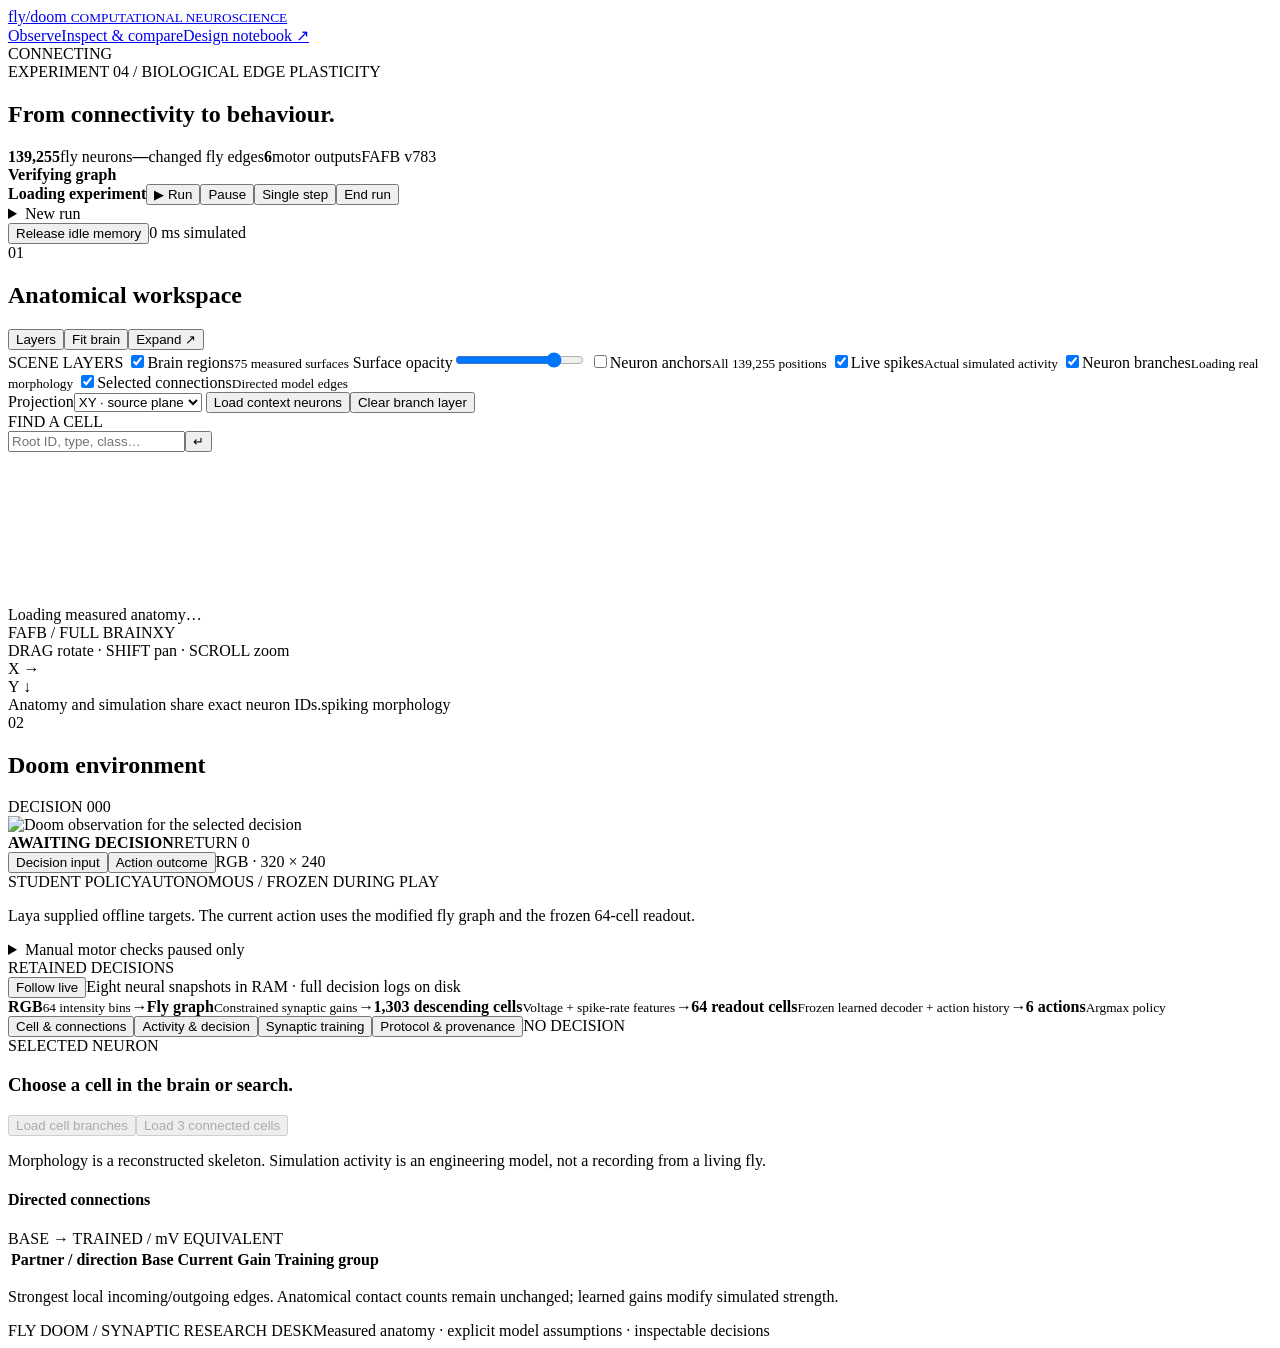
==== flydoom/web/laboratory/index.html @ f0cc0aa5 "Add synaptic research desk and movement pilot This adds the biological-edge research desk, live benc" ====
<!doctype html>
<html lang="en">
<head>
  <meta charset="utf-8"><meta name="viewport" content="width=device-width,initial-scale=1">
  <title>Fly Doom | Synaptic Research Desk</title><link rel="icon" href="data:,">
  <link rel="stylesheet" href="/style.css">
  <script src="/map.js" defer></script><script src="/lab-map.js" defer></script><script src="/app.js" defer></script>
</head>
<body>
<header class="mast"><a class="wordmark" href="/">fly<span>/</span>doom <small>COMPUTATIONAL NEUROSCIENCE</small></a><nav aria-label="Workspace"><a href="#workspace">Observe</a><a href="#analysis">Inspect &amp; compare</a><a href="/api/design" target="_blank">Design notebook ↗</a></nav><span id="connection" class="status">CONNECTING</span></header>
<main>
  <section class="identity"><div><span class="kicker">EXPERIMENT 04 / BIOLOGICAL EDGE PLASTICITY</span><h1>From connectivity to behaviour.</h1></div><div class="identity-metrics"><span><b>139,255</b>fly neurons</span><span><b id="edgeCount">—</b>changed fly edges</span><span><b>6</b>motor outputs</span><span class="identity-note">FAFB v783<br><strong id="checkpoint">Verifying graph</strong></span></div></section>
  <section class="run-controls" aria-label="Live game controls"><span class="live-dot"></span><strong id="runState">Loading experiment</strong><button id="run" class="primary">▶ Run</button><button id="pause">Pause</button><button id="step">Single step</button><button id="stop">End run</button><details><summary>New run</summary><div class="run-form"><label>Seed<input id="seed" type="number" value="74000" min="0"></label><label>Decision limit<input id="limit" type="number" value="75" min="1" max="75"></label><button id="newRun">Create paused run</button></div></details><button id="release" class="quiet">Release idle memory</button><span id="clock" class="mono">0 ms simulated</span></section>
  <p id="error" role="alert" hidden></p>
  <section id="workspace" class="workspace">
    <article id="anatomyPanel" class="anatomy-panel">
      <div class="panel-title"><div><span class="section-id">01</span><h2>Anatomical workspace</h2></div><div><button id="layersToggle" aria-pressed="true">Layers</button><button id="fit">Fit brain</button><button id="expand">Expand ↗</button></div></div>
      <div class="anatomy-body">
        <aside class="layers">
          <span class="kicker">SCENE LAYERS</span>
          <label><input id="regions" type="checkbox" checked><span>Brain regions<small>75 measured surfaces</small></span></label>
          <label class="range-label">Surface opacity<input id="opacity" type="range" min="0.08" max="1" step="0.02" value="0.82"></label>
          <label><input id="anchors" type="checkbox"><span>Neuron anchors<small>All 139,255 positions</small></span></label>
          <label><input id="spikes" type="checkbox" checked><span>Live spikes<small>Actual simulated activity</small></span></label>
          <label><input id="branches" type="checkbox" checked><span>Neuron branches<small id="branchCount">Loading real morphology</small></span></label>
          <label><input id="showSelected" type="checkbox" checked><span>Selected connections<small>Directed model edges</small></span></label>
          <input id="showLinks" type="checkbox" hidden><select id="mapFilter" hidden><option value="0">All</option></select>
          <div class="layer-separator"></div><label class="field-label">Projection<select id="projection"><option value="xy">XY · source plane</option><option value="3d">3D · oblique</option><option value="xz">XZ · source plane</option><option value="yz">YZ · source plane</option></select></label>
          <button id="loadContext" class="wide">Load context neurons</button><button id="clearBranches" class="quiet wide">Clear branch layer</button>
          <div class="layer-separator"></div><span class="kicker">FIND A CELL</span>
          <form id="searchForm"><input id="query" placeholder="Root ID, type, class…" aria-label="Find a fly neuron"><button aria-label="Search">↵</button></form>
          <div id="searchResults" class="search-results"></div>
        </aside>
        <div class="viewport"><canvas id="atlas" aria-label="Three dimensional FlyWire brain"></canvas><canvas id="mapOverlay" aria-label="Rotate, zoom and select neurons"></canvas><div id="mapLoading">Loading measured anatomy…</div><div class="viewport-top"><span>FAFB / FULL BRAIN</span><span id="viewLabel">XY</span></div><div class="viewport-bottom"><span>DRAG rotate · SHIFT pan · SCROLL zoom</span><span id="scaleLabel"></span></div><div class="axis-key">X →<br>Y ↓</div></div>
      </div>
      <div class="panel-caption"><span id="mapNote">Anatomy and simulation share exact neuron IDs.</span><span class="legend"><i></i>spiking <i class="blue"></i>morphology</span></div>
    </article>
    <article class="environment-panel">
      <div class="panel-title"><div><span class="section-id">02</span><h2>Doom environment</h2></div><span id="decision" class="mono">DECISION 000</span></div>
      <div class="game-wrap"><img id="gameFrame" alt="Doom observation for the selected decision" width="320" height="240"><div class="game-caption"><strong id="chosen">AWAITING DECISION</strong><span id="return">RETURN 0</span></div></div>
      <div class="observation-toggle"><button id="before" aria-pressed="true">Decision input</button><button id="after" aria-pressed="false">Action outcome</button><span id="frameNote">RGB · 320 × 240</span></div>
      <div class="policy-heading"><span class="kicker">STUDENT POLICY</span><span id="controllerTag">AUTONOMOUS / FROZEN DURING PLAY</span></div><div id="actions" class="actions"></div>
      <p class="policy-note">Laya supplied offline targets. The current action uses the modified fly graph and the frozen 64-cell readout.</p>
      <details class="manual"><summary>Manual motor checks <span>paused only</span></summary><div id="motors"></div><p>Manual commands do not train the model. Policy bars retain the student's own proposal.</p></details>
    </article>
  </section>
  <section class="timeline"><span class="kicker">RETAINED DECISIONS</span><div id="history"></div><button id="liveFollow" aria-pressed="true">Follow live</button><span id="historyNote">Eight neural snapshots in RAM · full decision logs on disk</span></section>
  <section class="pipeline" aria-label="Actual computation pathway"><span><b>RGB</b><small>64 intensity bins</small></span><em>→</em><span><b>Fly graph</b><small id="plasticSummary">Constrained synaptic gains</small></span><em>→</em><span><b>1,303 descending cells</b><small>Voltage + spike-rate features</small></span><em>→</em><span><b>64 readout cells</b><small>Frozen learned decoder + action history</small></span><em>→</em><span><b>6 actions</b><small>Argmax policy</small></span></section>
  <section id="analysis" class="analysis">
    <div class="analysis-nav" role="tablist"><button id="inspectTab" role="tab" aria-selected="true" data-pane="inspectPane">Cell &amp; connections</button><button id="activityTab" role="tab" aria-selected="false" data-pane="activityPane">Activity &amp; decision</button><button id="trainingTab" role="tab" aria-selected="false" data-pane="trainingPane">Synaptic training</button><button id="protocolTab" role="tab" aria-selected="false" data-pane="protocolPane">Protocol &amp; provenance</button><span id="sequenceTag" class="mono">NO DECISION</span></div>
    <div id="inspectPane" class="pane" role="tabpanel">
      <div class="inspector-heading"><div><span class="kicker">SELECTED NEURON</span><h3 id="cellName">Choose a cell in the brain or search.</h3><p id="cellId" class="mono"></p></div><button id="loadCell" disabled>Load cell branches</button><button id="loadPartners" disabled>Load 3 connected cells</button></div>
      <div class="inspector-grid"><div><dl id="cellFacts" class="facts"></dl><p id="cellScope" class="note">Morphology is a reconstructed skeleton. Simulation activity is an engineering model, not a recording from a living fly.</p></div><div class="connections"><div class="subheading"><h4>Directed connections</h4><span>BASE → TRAINED / mV EQUIVALENT</span></div><div class="table-scroll"><table><thead><tr><th>Partner / direction</th><th>Base</th><th>Current</th><th>Gain</th><th>Training group</th></tr></thead><tbody id="connections"></tbody></table></div><p class="note">Strongest local incoming/outgoing edges. Anatomical contact counts remain unchanged; learned gains modify simulated strength.</p></div></div>
    </div>
    <div id="activityPane" class="pane" role="tabpanel" hidden><div class="activity-grid"><article><div class="subheading"><h3>Biological population</h3><span id="populationCount"></span></div><div id="voltageRange" class="metric-line"></div><div class="table-scroll"><table><thead><tr><th>Cell / exact root ID</th><th>Spikes</th><th>Voltage mV</th></tr></thead><tbody id="activeFly"></tbody></table></div></article><article><div class="subheading"><h3>Engineered readout</h3><span>64 CELLS / 8 INTERNAL STEPS</span></div><div id="readoutGrid" class="readout-grid"></div><div id="readoutDetail"></div><p class="note">Click a cell for its input drive and all six signed weight × activity contributions. These cells are engineered additions.</p></article></div></div>
    <div id="trainingPane" class="pane" role="tabpanel" hidden><div class="training-grid"><article><span class="kicker">FULL-GRAPH REPLAY OPTIMIZATION</span><h3>Existing synapses, new strengths.</h3><p id="trainingScope"></p><svg id="lossChart" viewBox="0 0 600 210" role="img" aria-label="Measured training KL per synaptic candidate"></svg><p class="note">Each point recomputes the full neural trajectory. Lower KL means closer to Laya's targets; it is not a gameplay score.</p></article><article><div id="trainingMetrics" class="training-metrics"></div><table><thead><tr><th>Presynaptic group → descending</th><th>Edges</th><th>Mean gain [range]</th></tr></thead><tbody id="groupRows"></tbody></table><p id="trainingResult" class="note"></p></article></div><details open><summary>Changed biological connections <span>128 largest absolute changes</span></summary><div class="table-scroll"><table><thead><tr><th>Presynaptic cell</th><th>Postsynaptic cell</th><th>Before</th><th>After</th><th>Δ weight</th><th>Group</th></tr></thead><tbody id="changedRows"></tbody></table></div></details></div>
    <div id="protocolPane" class="pane" role="tabpanel" hidden><div class="protocol-grid"><article><h3>What is actually trained?</h3><p>Positive magnitude gains multiply a selected mask of existing fly synapses. Topology, signs, unselected edges, Laya and the engineered readout remain fixed. Gains are bounded to 0.75–1.25. Live play does not run an optimizer.</p><h4>Interpretation limits</h4><p>The input bridge bypasses the retina. Dynamics and neurotransmitter signs are model assumptions. This is an initial task-optimization pilot, not biological validation or a demonstration of general Doom navigation. Backward is enabled but useful retreat is not established.</p><h4>Anatomical coverage</h4><p>All 139,255 neuron anchors and 75 region surfaces are available. Up to 16 real neuron skeletons can be layered at once. This view does not contain every full neuronal arbor, EM volume, or individual synapse location.</p></article><article><h3>Reproducible identity</h3><dl id="provenance" class="facts"></dl><a href="/api/report" download="live-report.json">Export live run</a> · <a href="/api/weights?full=1" download="readout-weights.json">Export readout weights</a> · <a href="/api/plastic-edges" download="plastic-edges.json">Export edge sample</a><h4>Research behind this workspace</h4><p><a href="https://codex.flywire.ai/faq" target="_blank" rel="noreferrer">FlyWire Codex</a> · <a href="https://github.com/google/neuroglancer" target="_blank" rel="noreferrer">Neuroglancer</a> · <a href="https://neuprint.janelia.org" target="_blank" rel="noreferrer">neuPrint</a> · <a href="https://www.virtualflybrain.org" target="_blank" rel="noreferrer">Virtual Fly Brain</a></p><a href="/api/design" target="_blank">Read the comparative design and methods notebook ↗</a></article></div></div>
  </section>
  <footer><span>FLY DOOM / SYNAPTIC RESEARCH DESK</span><span>Measured anatomy · explicit model assumptions · inspectable decisions</span></footer>
</main>
</body></html>
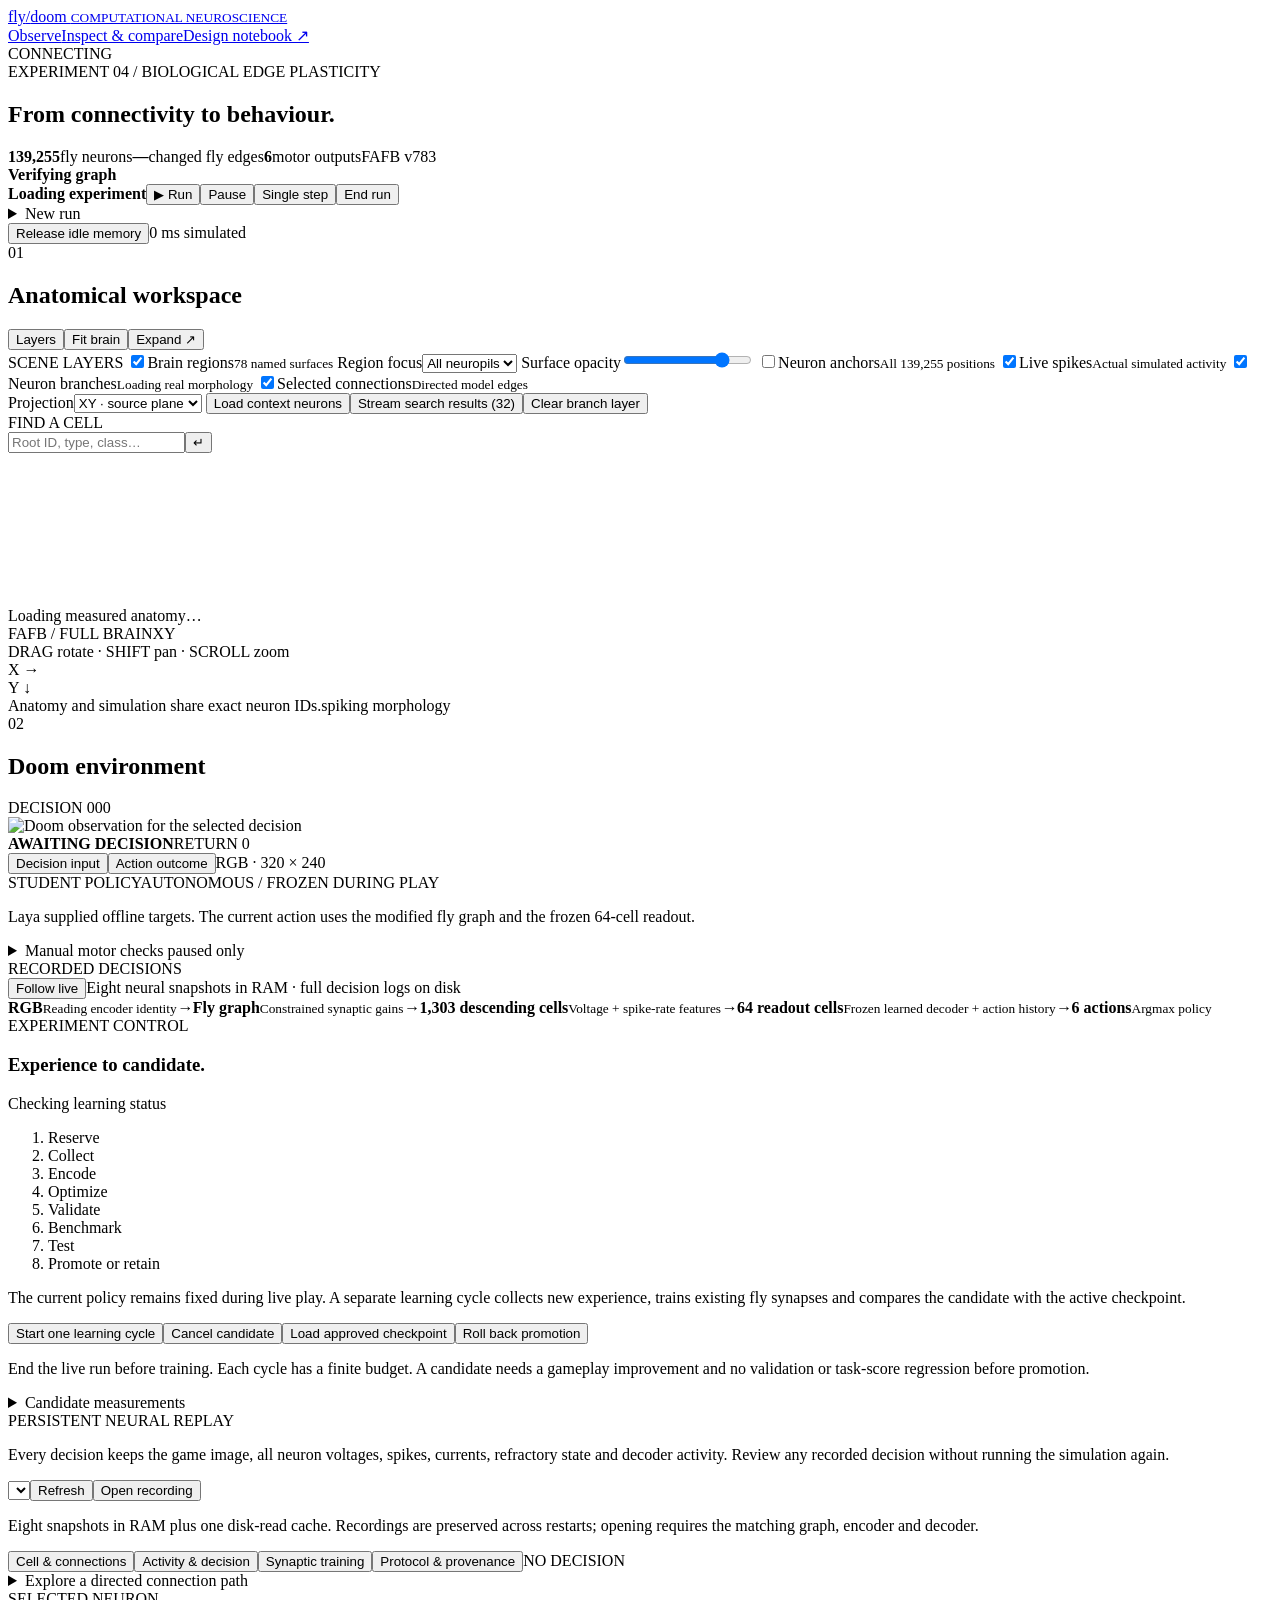
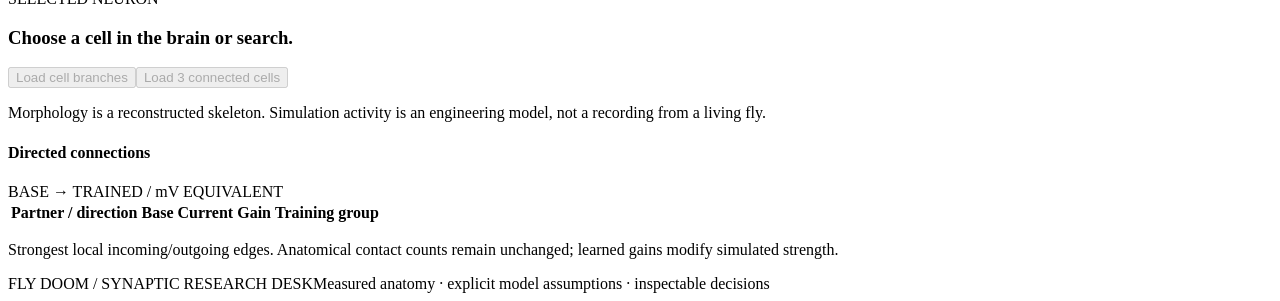
==== commit d3f1b451: "Add automatic synaptic learning loop Implement a bounded experience-to-candidate training pipeline f" ====
--- a/flydoom/web/laboratory/index.html
+++ b/flydoom/web/laboratory/index.html
@@ -18,7 +18,8 @@
       <div class="anatomy-body">
         <aside class="layers">
           <span class="kicker">SCENE LAYERS</span>
-          <label><input id="regions" type="checkbox" checked><span>Brain regions<small>75 measured surfaces</small></span></label>
+          <label><input id="regions" type="checkbox" checked><span>Brain regions<small>78 named surfaces</small></span></label>
+          <label class="field-label">Region focus<select id="regionFocus"><option value="all">All neuropils</option></select></label>
           <label class="range-label">Surface opacity<input id="opacity" type="range" min="0.08" max="1" step="0.02" value="0.82"></label>
           <label><input id="anchors" type="checkbox"><span>Neuron anchors<small>All 139,255 positions</small></span></label>
           <label><input id="spikes" type="checkbox" checked><span>Live spikes<small>Actual simulated activity</small></span></label>
@@ -26,7 +27,7 @@
           <label><input id="showSelected" type="checkbox" checked><span>Selected connections<small>Directed model edges</small></span></label>
           <input id="showLinks" type="checkbox" hidden><select id="mapFilter" hidden><option value="0">All</option></select>
           <div class="layer-separator"></div><label class="field-label">Projection<select id="projection"><option value="xy">XY · source plane</option><option value="3d">3D · oblique</option><option value="xz">XZ · source plane</option><option value="yz">YZ · source plane</option></select></label>
-          <button id="loadContext" class="wide">Load context neurons</button><button id="clearBranches" class="quiet wide">Clear branch layer</button>
+          <button id="loadContext" class="wide">Load context neurons</button><button id="loadPopulation" class="wide">Stream search results (32)</button><button id="clearBranches" class="quiet wide">Clear branch layer</button>
           <div class="layer-separator"></div><span class="kicker">FIND A CELL</span>
           <form id="searchForm"><input id="query" placeholder="Root ID, type, class…" aria-label="Find a fly neuron"><button aria-label="Search">↵</button></form>
           <div id="searchResults" class="search-results"></div>
@@ -44,17 +45,23 @@
       <details class="manual"><summary>Manual motor checks <span>paused only</span></summary><div id="motors"></div><p>Manual commands do not train the model. Policy bars retain the student's own proposal.</p></details>
     </article>
   </section>
-  <section class="timeline"><span class="kicker">RETAINED DECISIONS</span><div id="history"></div><button id="liveFollow" aria-pressed="true">Follow live</button><span id="historyNote">Eight neural snapshots in RAM · full decision logs on disk</span></section>
-  <section class="pipeline" aria-label="Actual computation pathway"><span><b>RGB</b><small>64 intensity bins</small></span><em>→</em><span><b>Fly graph</b><small id="plasticSummary">Constrained synaptic gains</small></span><em>→</em><span><b>1,303 descending cells</b><small>Voltage + spike-rate features</small></span><em>→</em><span><b>64 readout cells</b><small>Frozen learned decoder + action history</small></span><em>→</em><span><b>6 actions</b><small>Argmax policy</small></span></section>
+  <section class="timeline"><span class="kicker">RECORDED DECISIONS</span><div id="history"></div><button id="liveFollow" aria-pressed="true">Follow live</button><span id="historyNote">Eight neural snapshots in RAM · full decision logs on disk</span></section>
+  <section class="pipeline" aria-label="Actual computation pathway"><span><b>RGB</b><small id="encoderSummary">Reading encoder identity</small></span><em>→</em><span><b>Fly graph</b><small id="plasticSummary">Constrained synaptic gains</small></span><em>→</em><span><b>1,303 descending cells</b><small>Voltage + spike-rate features</small></span><em>→</em><span><b>64 readout cells</b><small>Frozen learned decoder + action history</small></span><em>→</em><span><b>6 actions</b><small>Argmax policy</small></span></section>
+  <section class="learning-desk" aria-label="Automatic learning and recordings">
+    <div class="learning-heading"><div><span class="kicker">EXPERIMENT CONTROL</span><h3>Experience to candidate.</h3></div><span id="learningState" class="mono">Checking learning status</span></div>
+    <ol class="learning-stages" id="learningStages"><li>Reserve</li><li>Collect</li><li>Encode</li><li>Optimize</li><li>Validate</li><li>Benchmark</li><li>Test</li><li>Promote or retain</li></ol>
+    <div class="learning-columns"><article><p id="learningDetail">The current policy remains fixed during live play. A separate learning cycle collects new experience, trains existing fly synapses and compares the candidate with the active checkpoint.</p><div class="learning-buttons"><button id="learnStart" class="primary">Start one learning cycle</button><button id="learnCancel">Cancel candidate</button><button id="learnActivate">Load approved checkpoint</button><button id="learnRollback">Roll back promotion</button></div><p class="note">End the live run before training. Each cycle has a finite budget. A candidate needs a gameplay improvement and no validation or task-score regression before promotion.</p><details><summary>Candidate measurements</summary><div class="table-scroll"><table><thead><tr><th>Split / task</th><th>Pairs</th><th>Return parent / candidate</th><th>Delta [95% interval]</th><th>Kills parent / candidate</th></tr></thead><tbody id="benchmarkRows"></tbody></table></div><pre id="learningReport">No completed report yet.</pre></details></article><article><span class="kicker">PERSISTENT NEURAL REPLAY</span><p>Every decision keeps the game image, all neuron voltages, spikes, currents, refractory state and decoder activity. Review any recorded decision without running the simulation again.</p><div class="archive-controls"><select id="archiveSelect" aria-label="Recorded runs"></select><button id="archiveRefresh">Refresh</button><button id="archiveOpen">Open recording</button></div><p class="note">Eight snapshots in RAM plus one disk-read cache. Recordings are preserved across restarts; opening requires the matching graph, encoder and decoder.</p><p id="archiveNote" class="mono"></p></article></div>
+  </section>
   <section id="analysis" class="analysis">
     <div class="analysis-nav" role="tablist"><button id="inspectTab" role="tab" aria-selected="true" data-pane="inspectPane">Cell &amp; connections</button><button id="activityTab" role="tab" aria-selected="false" data-pane="activityPane">Activity &amp; decision</button><button id="trainingTab" role="tab" aria-selected="false" data-pane="trainingPane">Synaptic training</button><button id="protocolTab" role="tab" aria-selected="false" data-pane="protocolPane">Protocol &amp; provenance</button><span id="sequenceTag" class="mono">NO DECISION</span></div>
     <div id="inspectPane" class="pane" role="tabpanel">
+      <details class="path-tool"><summary>Explore a directed connection path</summary><div class="path-form"><label>Source root ID<input id="pathSource" placeholder="Select a cell first"></label><label>Target root ID<input id="pathTarget" placeholder="Exact root ID"></label><button id="pathUseCell">Use selected as source</button><button id="pathFind">Find path</button><button id="pathLoad">Load path morphology</button><button id="pathClear">Clear</button></div><p id="pathResult" class="note">Search follows at most 48 strongest outgoing edges per cell, four hops and 4,000 visited cells. Connectivity does not establish causal influence.</p></details>
       <div class="inspector-heading"><div><span class="kicker">SELECTED NEURON</span><h3 id="cellName">Choose a cell in the brain or search.</h3><p id="cellId" class="mono"></p></div><button id="loadCell" disabled>Load cell branches</button><button id="loadPartners" disabled>Load 3 connected cells</button></div>
       <div class="inspector-grid"><div><dl id="cellFacts" class="facts"></dl><p id="cellScope" class="note">Morphology is a reconstructed skeleton. Simulation activity is an engineering model, not a recording from a living fly.</p></div><div class="connections"><div class="subheading"><h4>Directed connections</h4><span>BASE → TRAINED / mV EQUIVALENT</span></div><div class="table-scroll"><table><thead><tr><th>Partner / direction</th><th>Base</th><th>Current</th><th>Gain</th><th>Training group</th></tr></thead><tbody id="connections"></tbody></table></div><p class="note">Strongest local incoming/outgoing edges. Anatomical contact counts remain unchanged; learned gains modify simulated strength.</p></div></div>
     </div>
     <div id="activityPane" class="pane" role="tabpanel" hidden><div class="activity-grid"><article><div class="subheading"><h3>Biological population</h3><span id="populationCount"></span></div><div id="voltageRange" class="metric-line"></div><div class="table-scroll"><table><thead><tr><th>Cell / exact root ID</th><th>Spikes</th><th>Voltage mV</th></tr></thead><tbody id="activeFly"></tbody></table></div></article><article><div class="subheading"><h3>Engineered readout</h3><span>64 CELLS / 8 INTERNAL STEPS</span></div><div id="readoutGrid" class="readout-grid"></div><div id="readoutDetail"></div><p class="note">Click a cell for its input drive and all six signed weight × activity contributions. These cells are engineered additions.</p></article></div></div>
     <div id="trainingPane" class="pane" role="tabpanel" hidden><div class="training-grid"><article><span class="kicker">FULL-GRAPH REPLAY OPTIMIZATION</span><h3>Existing synapses, new strengths.</h3><p id="trainingScope"></p><svg id="lossChart" viewBox="0 0 600 210" role="img" aria-label="Measured training KL per synaptic candidate"></svg><p class="note">Each point recomputes the full neural trajectory. Lower KL means closer to Laya's targets; it is not a gameplay score.</p></article><article><div id="trainingMetrics" class="training-metrics"></div><table><thead><tr><th>Presynaptic group → descending</th><th>Edges</th><th>Mean gain [range]</th></tr></thead><tbody id="groupRows"></tbody></table><p id="trainingResult" class="note"></p></article></div><details open><summary>Changed biological connections <span>128 largest absolute changes</span></summary><div class="table-scroll"><table><thead><tr><th>Presynaptic cell</th><th>Postsynaptic cell</th><th>Before</th><th>After</th><th>Δ weight</th><th>Group</th></tr></thead><tbody id="changedRows"></tbody></table></div></details></div>
-    <div id="protocolPane" class="pane" role="tabpanel" hidden><div class="protocol-grid"><article><h3>What is actually trained?</h3><p>Positive magnitude gains multiply a selected mask of existing fly synapses. Topology, signs, unselected edges, Laya and the engineered readout remain fixed. Gains are bounded to 0.75–1.25. Live play does not run an optimizer.</p><h4>Interpretation limits</h4><p>The input bridge bypasses the retina. Dynamics and neurotransmitter signs are model assumptions. This is an initial task-optimization pilot, not biological validation or a demonstration of general Doom navigation. Backward is enabled but useful retreat is not established.</p><h4>Anatomical coverage</h4><p>All 139,255 neuron anchors and 75 region surfaces are available. Up to 16 real neuron skeletons can be layered at once. This view does not contain every full neuronal arbor, EM volume, or individual synapse location.</p></article><article><h3>Reproducible identity</h3><dl id="provenance" class="facts"></dl><a href="/api/report" download="live-report.json">Export live run</a> · <a href="/api/weights?full=1" download="readout-weights.json">Export readout weights</a> · <a href="/api/plastic-edges" download="plastic-edges.json">Export edge sample</a><h4>Research behind this workspace</h4><p><a href="https://codex.flywire.ai/faq" target="_blank" rel="noreferrer">FlyWire Codex</a> · <a href="https://github.com/google/neuroglancer" target="_blank" rel="noreferrer">Neuroglancer</a> · <a href="https://neuprint.janelia.org" target="_blank" rel="noreferrer">neuPrint</a> · <a href="https://www.virtualflybrain.org" target="_blank" rel="noreferrer">Virtual Fly Brain</a></p><a href="/api/design" target="_blank">Read the comparative design and methods notebook ↗</a></article></div></div>
+    <div id="protocolPane" class="pane" role="tabpanel" hidden><div class="protocol-grid"><article><h3>What is actually trained?</h3><p>Positive magnitude gains multiply a selected mask of existing fly synapses. Topology, signs, unselected edges, Laya and the engineered readout remain fixed. Gains are bounded to 0.75–1.25. Live play does not run an optimizer.</p><h4>Interpretation limits</h4><p>The input bridge bypasses the retina. Dynamics and neurotransmitter signs are model assumptions. This is an initial task-optimization pilot, not biological validation or a demonstration of general Doom navigation. Backward is enabled but useful retreat is not established.</p><h4>Anatomical coverage</h4><p>All 139,255 neuron anchors and 78 named region surfaces are available. Up to 32 real neuron skeletons can be layered at once. This view does not contain every full neuronal arbor, EM volume, or individual synapse location.</p></article><article><h3>Reproducible identity</h3><dl id="provenance" class="facts"></dl><a href="/api/report" download="live-report.json">Export live run</a> · <a href="/api/weights?full=1" download="readout-weights.json">Export readout weights</a> · <a href="/api/plastic-edges" download="plastic-edges.json">Export edge sample</a><h4>Research behind this workspace</h4><p><a href="https://codex.flywire.ai/faq" target="_blank" rel="noreferrer">FlyWire Codex</a> · <a href="https://github.com/google/neuroglancer" target="_blank" rel="noreferrer">Neuroglancer</a> · <a href="https://neuprint.janelia.org" target="_blank" rel="noreferrer">neuPrint</a> · <a href="https://www.virtualflybrain.org" target="_blank" rel="noreferrer">Virtual Fly Brain</a></p><a href="/api/design" target="_blank">Read the comparative design and methods notebook ↗</a></article></div></div>
   </section>
   <footer><span>FLY DOOM / SYNAPTIC RESEARCH DESK</span><span>Measured anatomy · explicit model assumptions · inspectable decisions</span></footer>
 </main>
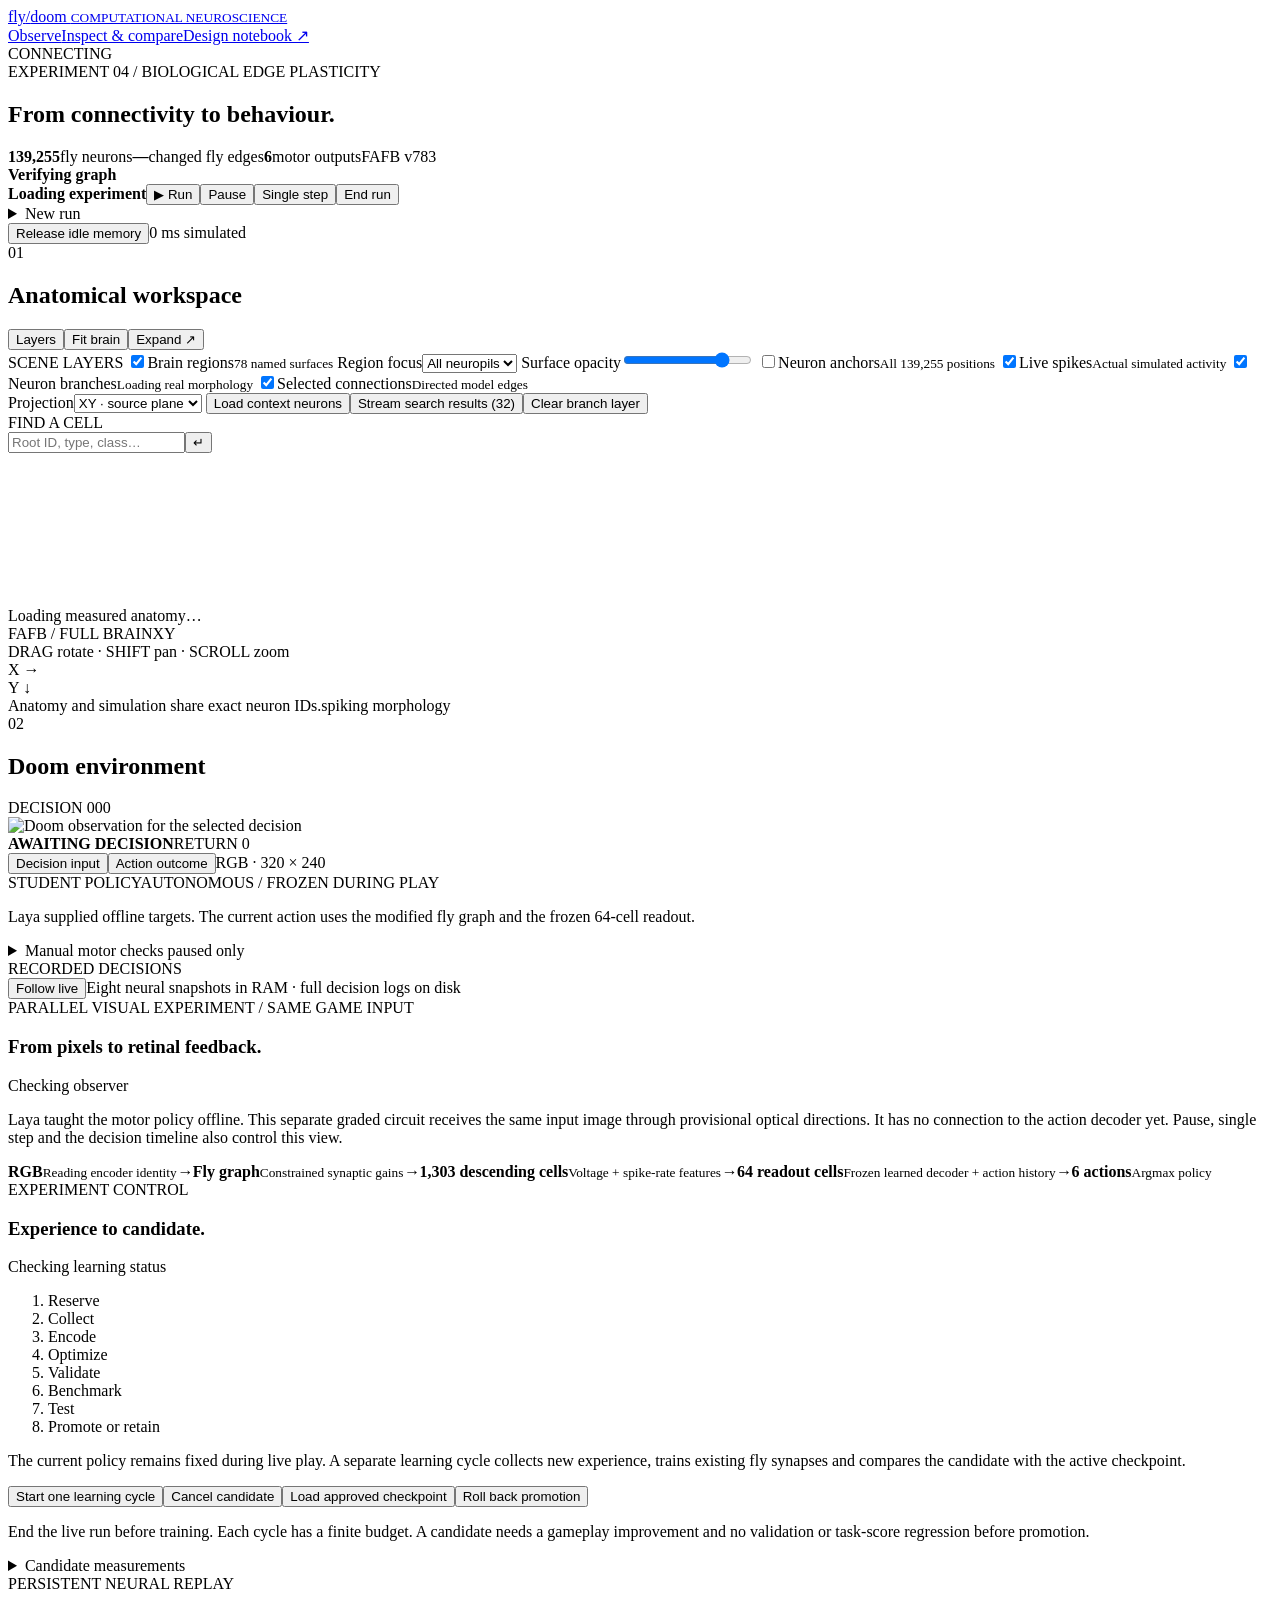
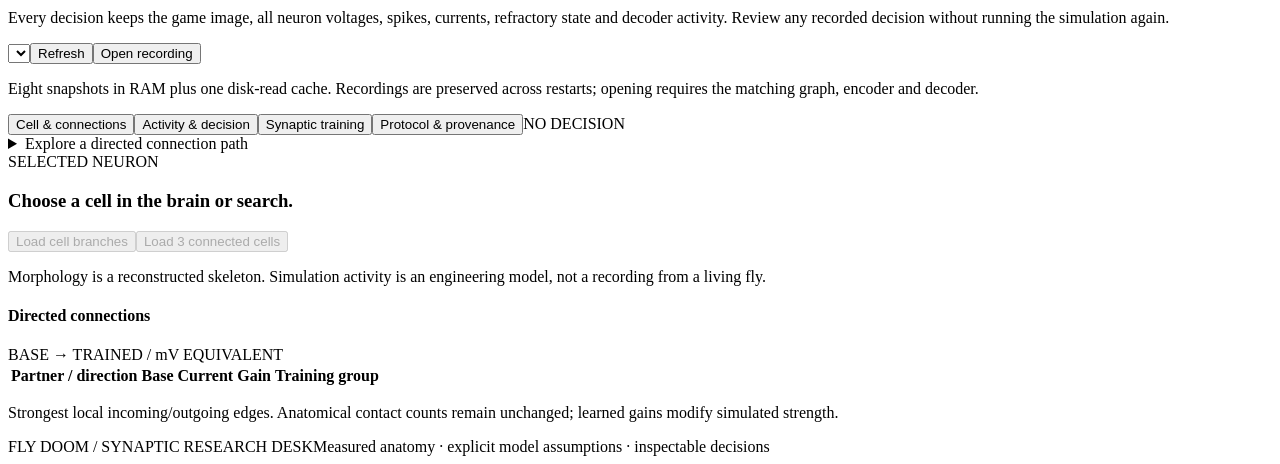
==== commit b65eece6: "Add integrated visual research desk This change adds the unified Fly-Doom research workspace, includ" ====
--- a/flydoom/web/laboratory/index.html
+++ b/flydoom/web/laboratory/index.html
@@ -46,6 +46,14 @@
     </article>
   </section>
   <section class="timeline"><span class="kicker">RECORDED DECISIONS</span><div id="history"></div><button id="liveFollow" aria-pressed="true">Follow live</button><span id="historyNote">Eight neural snapshots in RAM · full decision logs on disk</span></section>
+  <section class="visual-desk" aria-label="Synchronized retinal research observer">
+    <div class="learning-heading"><div><span class="kicker">PARALLEL VISUAL EXPERIMENT / SAME GAME INPUT</span><h3>From pixels to retinal feedback.</h3></div><span id="visualStatus" class="mono">Checking observer</span></div>
+    <p class="note">Laya taught the motor policy offline. This separate graded circuit receives the same input image through provisional optical directions. It has no connection to the action decoder yet. Pause, single step and the decision timeline also control this view.</p>
+    <div id="visualContent" hidden>
+      <div class="visual-grid"><article><h4>Mapped retinal samples</h4><canvas id="retinaCanvas" width="640" height="480" aria-label="Retinal sampling positions over the exact policy input image"></canvas><p id="retinaNote" class="note"></p></article><article><h4>Actual population response within this decision</h4><svg id="visualTrace" viewBox="0 0 640 270" role="img" aria-label="Simulated dimensionless graded response over the game interval"></svg><div id="visualLegend" class="visual-legend"></div><p id="visualTiming" class="note"></p></article></div>
+      <div class="visual-grid"><article><div class="subheading"><h4>Inspect a responding cell</h4><span>ONE MAX |RESPONSE| CELL PER TYPE</span></div><div class="table-scroll"><table><thead><tr><th>Type / root ID</th><th>State Δ</th><th>τ ms</th></tr></thead><tbody id="visualCells"></tbody></table></div></article><article><h4 id="visualCellTitle">Signed contributions</h4><p id="visualCellNote" class="note"></p><div class="table-scroll"><table><thead><tr><th>Source type / root ID</th><th>Weight</th><th>Release</th><th>Product</th></tr></thead><tbody id="visualEdges"></tbody></table></div><p class="note">Top five absolute incoming products at the final integration step. Graded checkpoint weights differ from the LIF weights in the main brain inspector. State units are dimensionless, not mV or spikes.</p></article></div>
+    </div>
+  </section>
   <section class="pipeline" aria-label="Actual computation pathway"><span><b>RGB</b><small id="encoderSummary">Reading encoder identity</small></span><em>→</em><span><b>Fly graph</b><small id="plasticSummary">Constrained synaptic gains</small></span><em>→</em><span><b>1,303 descending cells</b><small>Voltage + spike-rate features</small></span><em>→</em><span><b>64 readout cells</b><small>Frozen learned decoder + action history</small></span><em>→</em><span><b>6 actions</b><small>Argmax policy</small></span></section>
   <section class="learning-desk" aria-label="Automatic learning and recordings">
     <div class="learning-heading"><div><span class="kicker">EXPERIMENT CONTROL</span><h3>Experience to candidate.</h3></div><span id="learningState" class="mono">Checking learning status</span></div>
